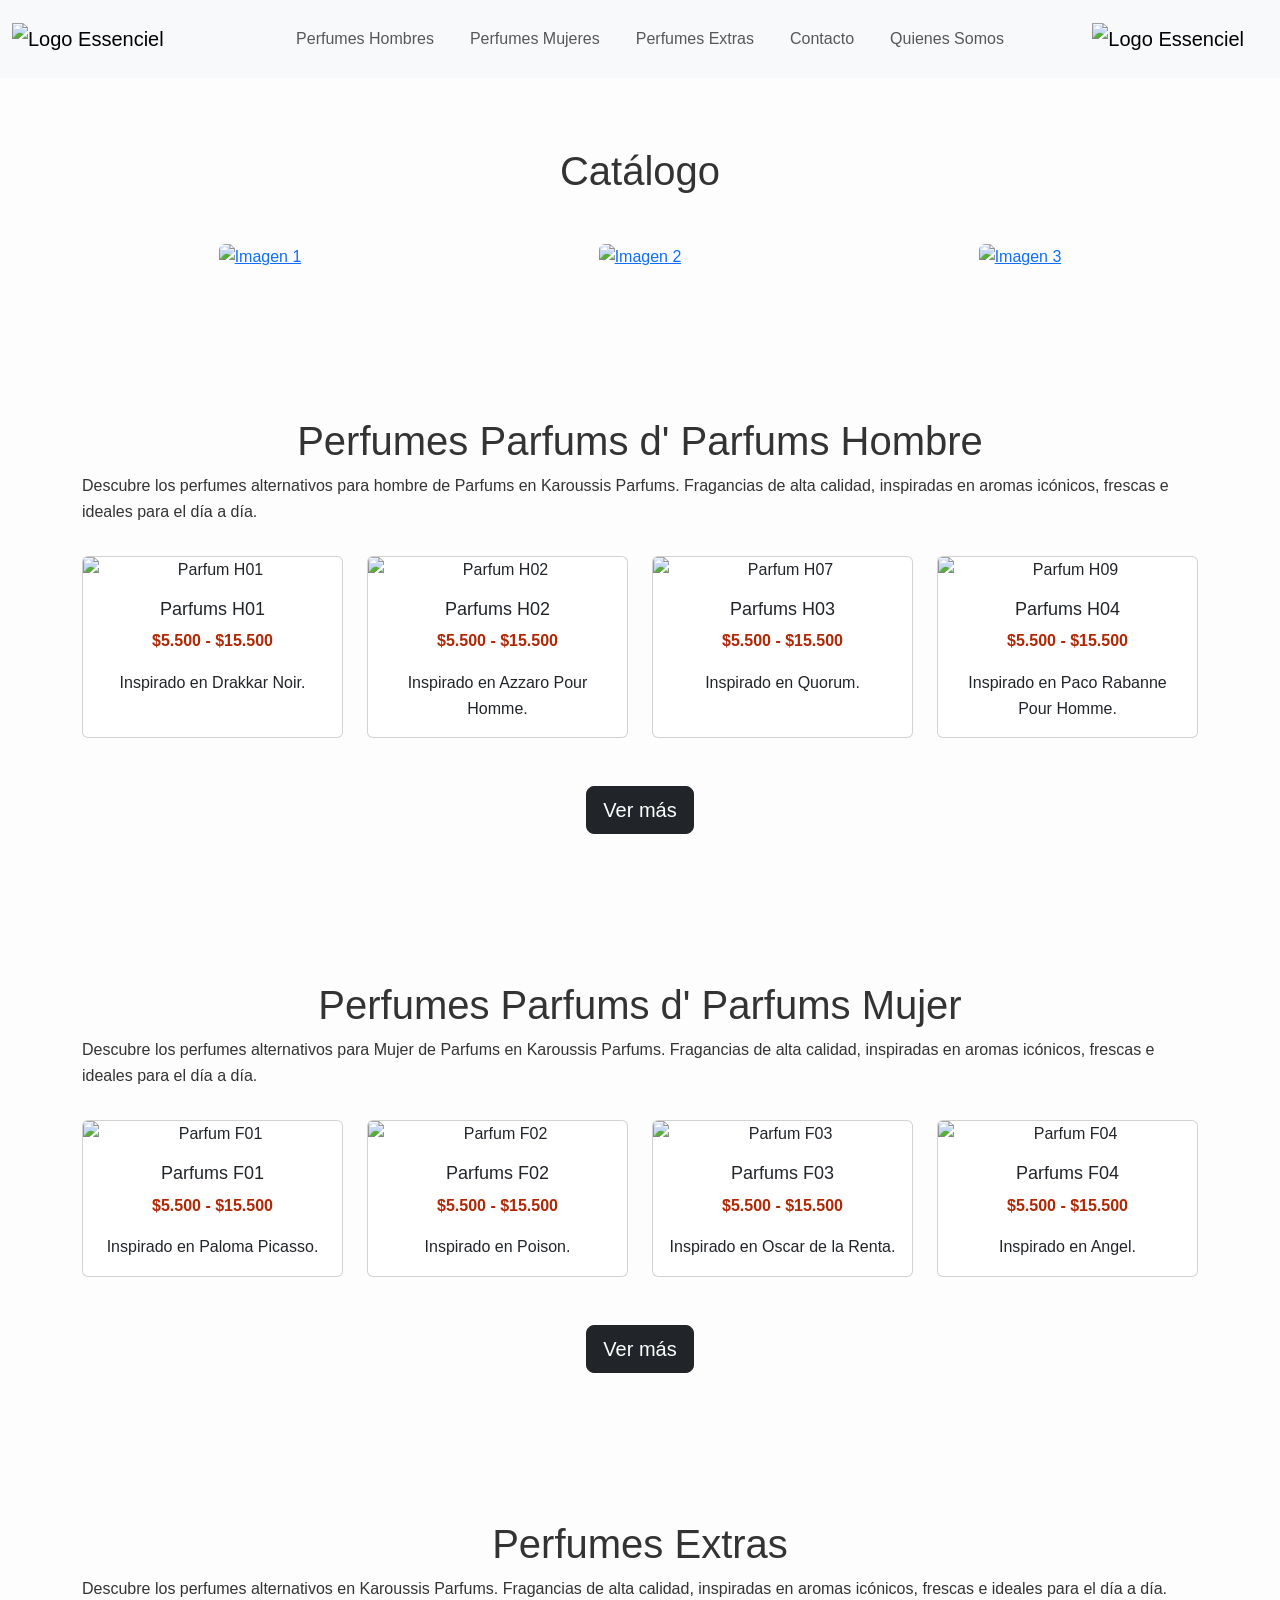
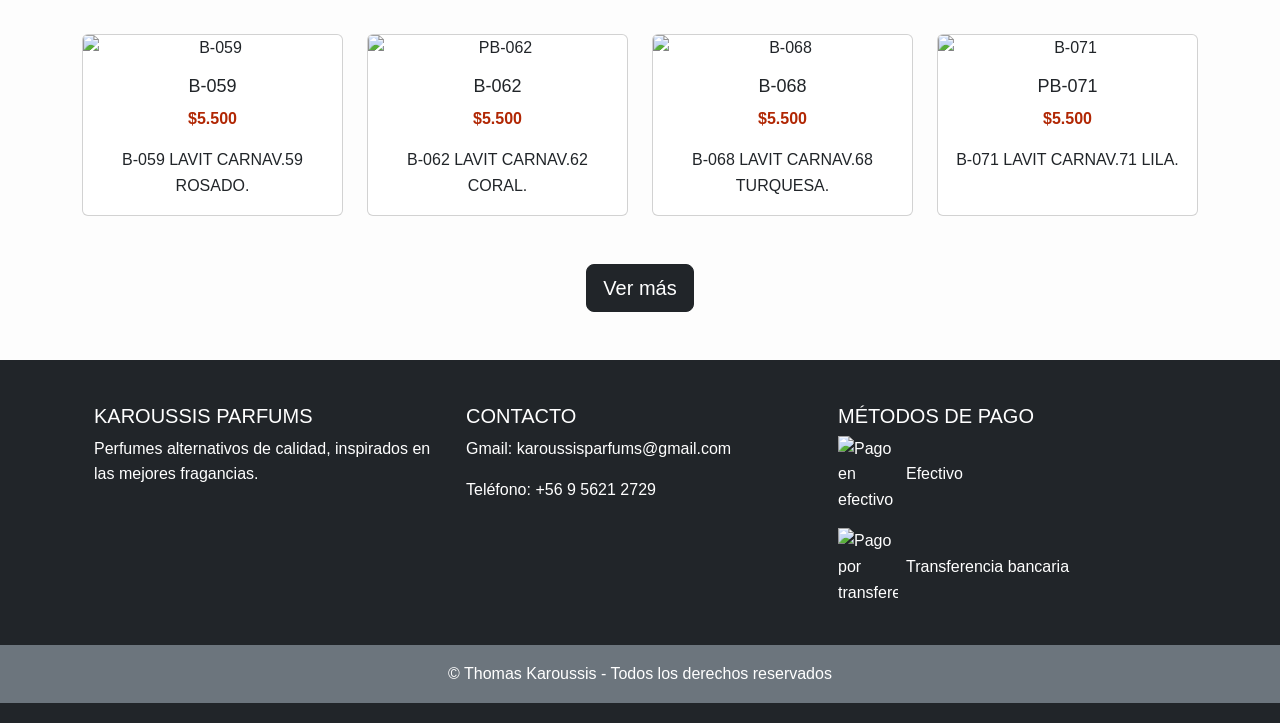
==== index.html @ a742c935 "Add files via upload" ====
<!DOCTYPE html>
<html lang="es">
<head>
  <meta charset="UTF-8">
  <meta name="viewport" content="width=device-width, initial-scale=1.0">
  <title>Karoussis Parfums</title>
  <!-- Bootstrap CSS -->
  <link href="https://cdn.jsdelivr.net/npm/bootstrap@5.3.3/dist/css/bootstrap.min.css" rel="stylesheet">
  <!-- Tu CSS personalizado -->
  <link rel="stylesheet" href="style.css">
</head>
<body>
  <!-- Header con Bootstrap -->
<nav class="navbar navbar-expand-lg navbar-light bg-light fixed-top">
  <div class="container-fluid">
    <!-- Logo -->
    <a class="navbar-brand d-flex align-items-center" href="index.html">
      <img src="img/Logo.png" alt="Logo Essenciel" class="img-fluid" style="max-height:100px;">
      <!-- Icono de la app -->
      <i class="bi bi-bag-fill ms-2" style="font-size: 1.5rem; color:#333;"></i>
    </a>

    <!-- Botón responsive -->
    <button class="navbar-toggler" type="button" data-bs-toggle="collapse" data-bs-target="#navbarNav"
      aria-controls="navbarNav" aria-expanded="false" aria-label="Toggle navigation">
      <span class="navbar-toggler-icon"></span>
    </button>

    <!-- Menú centrado -->
    <div class="collapse navbar-collapse justify-content-center" id="navbarNav">
      <ul class="navbar-nav">
        <li class="nav-item"><a class="nav-link" href="phombre.html">Perfumes Hombres</a></li>
        <li class="nav-item"><a class="nav-link" href="pmujer.html">Perfumes Mujeres</a></li>
        <li class="nav-item"><a class="nav-link" href="extra.html">Perfumes Extras</a></li>
        <li class="nav-item"><a class="nav-link" href="contacto.html">Contacto</a></li>
        <li class="nav-item"><a class="nav-link" href="quienessomos.html">Quienes Somos</a></li>
      </ul>
    </div>

    <a class="navbar-brand d-flex align-items-center" href="index.html">
      <img src="img/Logo.png" alt="Logo Essenciel" class="img-fluid" style="max-height:100px;">
      <!-- Icono de la app -->
      <i class="bi bi-bag-fill ms-2" style="font-size: 1.5rem; color:#333;"></i>
    </a>
  </div>
</nav>

<style>

    body {
      font-family: Arial, sans-serif;
      margin: 0;
      padding: 0;
      line-height: 1.6;
      background-color: #fdfdfd;
      color: #333;
    }
    section {
      padding: 40px;
      max-width: 900px;
      margin: auto;
    }
    ul {
      list-style: none;
      padding: 0;
    }
    ul li {
      margin: 10px 0;
      padding-left: 20px;
      position: relative;
    }
  </style>

<div class="container mt-5 pt-5">
  <br>
  <br>
  <h1 class="text-center">Catálogo</h1>
</div>

<div class="container mt-5">
  <div class="row justify-content-center">
    <!-- Imagen 1 -->
    <div class="col-md-4 text-center">
      <a href="pmujer.html">
        <img src="img/girl.jpg" class="img-fluid rounded zoom-img" alt="Imagen 1">
      </a>
    </div>

    <!-- Imagen 2 -->
    <div class="col-md-4 text-center">
      <a href="extra.html">
        <img src="img/extras.png" class="img-fluid rounded zoom-img" alt="Imagen 2">
      </a>
    </div>

    <!-- Imagen 3 -->
    <div class="col-md-4 text-center">
      <a href="phombre.html">
        <img src="img/man.jpg" class="img-fluid rounded zoom-img" alt="Imagen 3">
      </a>
    </div>
  </div>
</div>


<div class="container mt-5 pt-5">
  <br>
  <br>
  <h1 class="text-center">Perfumes Parfums d' Parfums Hombre</h1>
  <p class="card-text">Descubre los perfumes alternativos para hombre de Parfums en Karoussis Parfums. Fragancias de alta calidad, inspiradas en aromas icónicos, frescas e ideales para el día a día.</p>
</div>

<!--COLUMNA 1 -->

<div class="container mt-3 pt-3">
  <div class="row">

    <!-- Producto 1 -->
    <div class="col-md-3 mb-4">
      <div class="card text-center h-100 zoom-card" data-bs-toggle="modal" data-bs-target="#perfume1Modal">
        <img src="img/phombre/h1/h1100ml.webp" class="card-img-top" alt="Parfum H01">
        <div class="card-body">
          <h5 class="card-title">Parfums H01</h5>
          <p class="text-danger fw-bold">$5.500 - $15.500</p>
          <p class="card-text">Inspirado en Drakkar Noir.</p>
        </div>
      </div>
    </div>

    <!-- Producto 2 -->
    <div class="col-md-3 mb-4">
      <div class="card text-center h-100 zoom-card" data-bs-toggle="modal" data-bs-target="#perfume2Modal">
        <img src="img/phombre/h2/h2100ml.webp" class="card-img-top" alt="Parfum H02">
        <div class="card-body">
          <h5 class="card-title">Parfums H02</h5>
          <p class="text-danger fw-bold">$5.500 - $15.500</p>
          <p class="card-text">Inspirado en Azzaro Pour Homme.</p>
        </div>
      </div>
    </div>

    <!-- Producto 3 -->
    <div class="col-md-3 mb-4">
      <div class="card text-center h-100 zoom-card" data-bs-toggle="modal" data-bs-target="#perfume3Modal">
        <img src="img/phombre/h3/h3100ml.webp" class="card-img-top" alt="Parfum H07">
        <div class="card-body">
          <h5 class="card-title">Parfums H03</h5>
          <p class="text-danger fw-bold">$5.500 - $15.500</p>
          <p class="card-text">Inspirado en Quorum.</p>
        </div>
      </div>
    </div>

    <!-- Producto 4 -->
    <div class="col-md-3 mb-4">
      <div class="card text-center h-100 zoom-card" data-bs-toggle="modal" data-bs-target="#perfume4Modal">
        <img src="img/phombre/h4/h4100ml.webp" class="card-img-top" alt="Parfum H09">
        <div class="card-body">
          <h5 class="card-title">Parfums H04</h5>
          <p class="text-danger fw-bold">$5.500 - $15.500</p>
          <p class="card-text">Inspirado en Paco Rabanne Pour Homme.</p>
        </div>
      </div>
    </div>
  </div>
</div>

<!-- Modal Producto 1 -->
<div class="modal fade" id="perfume1Modal" tabindex="-1" aria-labelledby="perfume1Label" aria-hidden="true">
  <div class="modal-dialog modal-lg">
    <div class="modal-content">
      <!-- Título -->
      <div class="modal-header">
        <h5 class="modal-title" id="perfume1Label">Parfums H01</h5>
        <button type="button" class="btn-close" data-bs-dismiss="modal" aria-label="Cerrar"></button>
      </div>

      <!-- Cuerpo -->
      <div class="modal-body">
        <div class="row">
          <!-- Carrusel a la izquierda -->
          <div class="col-md-6">
            <div id="carouselPerfume1" class="carousel slide" data-bs-ride="carousel">
              <div class="carousel-inner">
                <div class="carousel-item active">
                  <img src="img/phombre/h1/h1100ml.webp" class="d-block w-100" alt="Imagen 1">
                </div>
                <div class="carousel-item">
                  <img src="img/phombre/h1/h150ml.webp" class="d-block w-100" alt="Imagen 2">
                </div>
                <div class="carousel-item">
                  <img src="img/phombre/h1/h120ml.webp" class="d-block w-100" alt="Imagen 3">
                </div>
              </div>
              <!-- Controles -->
              <button class="carousel-control-prev" type="button" data-bs-target="#carouselPerfume1" data-bs-slide="prev">
                <span class="carousel-control-prev-icon"></span>
              </button>
              <button class="carousel-control-next" type="button" data-bs-target="#carouselPerfume1" data-bs-slide="next">
                <span class="carousel-control-next-icon"></span>
              </button>
            </div>

            <!-- Miniaturas debajo -->
            <div class="d-flex justify-content-center mt-3">
              <img src="img/phombre/h1/h1100ml.webp" class="img-thumbnail mx-1" style="width:60px; cursor:pointer;" data-bs-target="#carouselPerfume1" data-bs-slide-to="0">
              <img src="img/phombre/h1/h150ml.webp" class="img-thumbnail mx-1" style="width:60px; cursor:pointer;" data-bs-target="#carouselPerfume1" data-bs-slide-to="1">
              <img src="img/phombre/h1/h120ml.webp" class="img-thumbnail mx-1" style="width:60px; cursor:pointer;" data-bs-target="#carouselPerfume1" data-bs-slide-to="2">
            </div>
          </div>

          <!-- Texto a la derecha -->
          <div class="col-md-6">
            <p><strong>Precios:</strong> $5.500 - $15.500</p>
            <p>100 ml - <strong>$15.500 - </strong><strong> 2x$26.000</strong></p>
            <p>50 ml - <strong>$10.000 - </strong><strong>2x$18.000</strong></p>
            <p>20 ml - <strong>$5.500- </strong><strong>2x$10.000</strong></p>
            <p><strong>Inspiración:</strong> Drakkar Noir</p>
            <p>Si te gusta Drakkar Noir de Guy Laroche, Parfums H01 será tu nuevo favorito. Este perfume se caracteriza por su familia olfativa Aromática Fougère, ideal para hombres que buscan una fragancia clásica y seductora. Perfecto para uso diario y climas fríos.</p>
          </div>
        </div>
      </div>
    </div>
  </div>
</div>

<!-- Modal Producto 2 -->
<div class="modal fade" id="perfume2Modal" tabindex="-1" aria-labelledby="perfume1Label" aria-hidden="true">
  <div class="modal-dialog modal-lg">
    <div class="modal-content">
      <!-- Título -->
      <div class="modal-header">
        <h5 class="modal-title" id="perfume2Modal">Parfums H02</h5>
        <button type="button" class="btn-close" data-bs-dismiss="modal" aria-label="Cerrar"></button>
      </div>

      <!-- Cuerpo -->
      <div class="modal-body">
        <div class="row">
          <!-- Carrusel a la izquierda -->
          <div class="col-md-6">
            <div id="carouselPerfume2" class="carousel slide" data-bs-ride="carousel">
              <div class="carousel-inner">
                <div class="carousel-item active">
                  <img src="img/phombre/h2/h2100ml.webp" class="d-block w-100" alt="Imagen 1">
                </div>
                <div class="carousel-item">
                  <img src="img/phombre/h2/h250ml.webp" class="d-block w-100" alt="Imagen 2">
                </div>
                <div class="carousel-item">
                  <img src="img/phombre/h2/h220ml.webp" class="d-block w-100" alt="Imagen 3">
                </div>
              </div>
              <!-- Controles -->
              <button class="carousel-control-prev" type="button" data-bs-target="#carouselPerfume2" data-bs-slide="prev">
                <span class="carousel-control-prev-icon"></span>
              </button>
              <button class="carousel-control-next" type="button" data-bs-target="#carouselPerfume2" data-bs-slide="next">
                <span class="carousel-control-next-icon"></span>
              </button>
            </div>

            <!-- Miniaturas debajo -->
            <div class="d-flex justify-content-center mt-3">
              <img src="img/phombre/h2/h2100ml.webp" class="img-thumbnail mx-1" style="width:60px; cursor:pointer;" data-bs-target="#carouselPerfume2" data-bs-slide-to="0">
              <img src="img/phombre/h2/h250ml.webp" class="img-thumbnail mx-1" style="width:60px; cursor:pointer;" data-bs-target="#carouselPerfume2" data-bs-slide-to="1">
              <img src="img/phombre/h2/h220ml.webp" class="img-thumbnail mx-1" style="width:60px; cursor:pointer;" data-bs-target="#carouselPerfume2" data-bs-slide-to="2">
            </div>
          </div>

          <!-- Texto a la derecha -->
          <div class="col-md-6">
            <p><strong>Precios:</strong> $5.500 - $15.500</p>
            <p>100 ml - <strong>$15.500 - </strong><strong> 2x$26.000</strong></p>
            <p>50 ml - <strong>$10.000 - </strong><strong>2x$18.000</strong></p>
            <p>20 ml - <strong>$5.500- </strong><strong>2x$10.000</strong></p>
            <p><strong>Inspiración:</strong> Azzaro Pour Homme</p>
            <p>Si te gusta Azzaro Pour Homme de Azzaro, Parfums H02 será tu nuevo favorito. Este perfume se caracteriza por su familia olfativa Aromática Fougère, ideal para hombres que buscan una fragancia elegante y atemporal. Perfecto para uso diario y climas cálidos.</p>
          </div>
        </div>
      </div>
    </div>
  </div>
</div>

<!-- Modal Producto 3 -->
<div class="modal fade" id="perfume3Modal" tabindex="-1" aria-labelledby="perfume3Modal" aria-hidden="true">
  <div class="modal-dialog modal-lg">
    <div class="modal-content">
      <!-- Título -->
      <div class="modal-header">
        <h5 class="modal-title" id="perfume3Modal">Parfums H03</h5>
        <button type="button" class="btn-close" data-bs-dismiss="modal" aria-label="Cerrar"></button>
      </div>

      <!-- Cuerpo -->
      <div class="modal-body">
        <div class="row">
          <!-- Carrusel a la izquierda -->
          <div class="col-md-6">
            <div id="carouselPerfume3" class="carousel slide" data-bs-ride="carousel">
              <div class="carousel-inner">
                <div class="carousel-item active">
                  <img src="img/phombre/h3/h3100ml.webp" class="d-block w-100" alt="Imagen 1">
                </div>
                <div class="carousel-item">
                  <img src="img/phombre/h3/h350ml.webp" class="d-block w-100" alt="Imagen 2">
                </div>
                <div class="carousel-item">
                  <img src="img/phombre/h3/h320ml.webp" class="d-block w-100" alt="Imagen 3">
                </div>
              </div>
              <!-- Controles -->
              <button class="carousel-control-prev" type="button" data-bs-target="#carouselPerfume3" data-bs-slide="prev">
                <span class="carousel-control-prev-icon"></span>
              </button>
              <button class="carousel-control-next" type="button" data-bs-target="#carouselPerfume3" data-bs-slide="next">
                <span class="carousel-control-next-icon"></span>
              </button>
            </div>

            <!-- Miniaturas debajo -->
            <div class="d-flex justify-content-center mt-3">
              <img src="img/phombre/h3/h3100ml.webp" class="img-thumbnail mx-1" style="width:60px; cursor:pointer;" data-bs-target="#carouselPerfume3" data-bs-slide-to="0">
              <img src="img/phombre/h3/h350ml.webp" class="img-thumbnail mx-1" style="width:60px; cursor:pointer;" data-bs-target="#carouselPerfume3" data-bs-slide-to="1">
              <img src="img/phombre/h3/h320ml.webp" class="img-thumbnail mx-1" style="width:60px; cursor:pointer;" data-bs-target="#carouselPerfume3" data-bs-slide-to="2">
            </div>
          </div>

          <!-- Texto a la derecha -->
          <div class="col-md-6">
            <p><strong>Precios:</strong> $5.500 - $15.500</p>
            <p>100 ml - <strong>$15.500 - </strong><strong> 2x$26.000</strong></p>
            <p>50 ml - <strong>$10.000 - </strong><strong>2x$18.000</strong></p>
            <p>20 ml - <strong>$5.500- </strong><strong>2x$10.000</strong></p>
            <p><strong>Inspiración:</strong> Quorum</p>
            <p>Si te gusta Quorum de Antonio Puig, Parfums H03 será tu nuevo favorito. Este perfume se caracteriza por su familia olfativa Amaderada Aromática, ideal para hombres que buscan una fragancia intensa y clásica. Perfecto para uso diario y climas frescos.</p>
          </div>
        </div>
      </div>
    </div>
  </div>
</div>

<!-- Modal Producto 4 -->
<div class="modal fade" id="perfume4Modal" tabindex="-1" aria-labelledby="perfume4Modal" aria-hidden="true">
  <div class="modal-dialog modal-lg">
    <div class="modal-content">
      <!-- Título -->
      <div class="modal-header">
        <h5 class="modal-title" id="perfume4Modal">Parfums H04</h5>
        <button type="button" class="btn-close" data-bs-dismiss="modal" aria-label="Cerrar"></button>
      </div>

      <!-- Cuerpo -->
      <div class="modal-body">
        <div class="row">
          <!-- Carrusel a la izquierda -->
          <div class="col-md-6">
            <div id="carouselPerfume4" class="carousel slide" data-bs-ride="carousel">
              <div class="carousel-inner">
                <div class="carousel-item active">
                  <img src="img/phombre/h4/h4100ml.webp" class="d-block w-100" alt="Imagen 1">
                </div>
                <div class="carousel-item">
                  <img src="img/phombre/h4/h450ml.webp" class="d-block w-100" alt="Imagen 2">
                </div>
                <div class="carousel-item">
                  <img src="img/phombre/h4/h420ml.webp" class="d-block w-100" alt="Imagen 3">
                </div>
              </div>
              <!-- Controles -->
              <button class="carousel-control-prev" type="button" data-bs-target="#carouselPerfume4" data-bs-slide="prev">
                <span class="carousel-control-prev-icon"></span>
              </button>
              <button class="carousel-control-next" type="button" data-bs-target="#carouselPerfume4" data-bs-slide="next">
                <span class="carousel-control-next-icon"></span>
              </button>
            </div>

            <!-- Miniaturas debajo -->
            <div class="d-flex justify-content-center mt-3">
              <img src="img/phombre/h4/h4100ml.webp" class="img-thumbnail mx-1" style="width:60px; cursor:pointer;" data-bs-target="#carouselPerfume4" data-bs-slide-to="0">
              <img src="img/phombre/h4/h450ml.webp" class="img-thumbnail mx-1" style="width:60px; cursor:pointer;" data-bs-target="#carouselPerfume4" data-bs-slide-to="1">
              <img src="img/phombre/h4/h420ml.webp" class="img-thumbnail mx-1" style="width:60px; cursor:pointer;" data-bs-target="#carouselPerfume4" data-bs-slide-to="2">
            </div>
          </div>

          <!-- Texto a la derecha -->
          <div class="col-md-6">
            <p><strong>Precios:</strong> $5.500 - $15.500</p>
            <p>100 ml - <strong>$15.500 - </strong><strong> 2x$26.000</strong></p>
            <p>50 ml - <strong>$10.000 - </strong><strong>2x$18.000</strong></p>
            <p>20 ml - <strong>$5.500- </strong><strong>2x$10.000</strong></p>
            <p><strong>Inspiración:</strong> Paco Rabanne Pour Homme</p>
            <p>Si te gusta Paco Rabanne Pour Homme de Paco Rabanne, Parfums H04 será tu nuevo favorito. Este perfume se caracteriza por su familia olfativa Aromática Fougère, ideal para hombres que buscan una fragancia refinada y clásica. Perfecto para uso diario y climas cálidos.</p>
          </div>
        </div>
      </div>
    </div>
  </div>
</div>

<div class="text-center my-4">
  <a href="phombre.html" class="btn btn-dark btn-lg">Ver más</a>
</div>

<div class="container mt-5 pt-5">
  <br>
  <br>
  <h1 class="text-center">Perfumes Parfums d' Parfums Mujer</h1>
  <p class="card-text">Descubre los perfumes alternativos para Mujer de Parfums en Karoussis Parfums. Fragancias de alta calidad, inspiradas en aromas icónicos, frescas e ideales para el día a día.</p>
</div>

<div class="container mt-3 pt-3">
  <div class="row">

    <!-- Producto 1 -->
    <div class="col-md-3 mb-4">
      <div class="card text-center h-100 zoom-card" data-bs-toggle="modal" data-bs-target="#perfume1Modal">
        <img src="img/pmujer/f1/f1100ml.webp" class="card-img-top" alt="Parfum F01">
        <div class="card-body">
          <h5 class="card-title">Parfums F01</h5>
          <p class="text-danger fw-bold">$5.500 - $15.500</p>
          <p class="card-text">Inspirado en Paloma Picasso.</p>
        </div>
      </div>
    </div>

    <!-- Producto 2 -->
    <div class="col-md-3 mb-4">
      <div class="card text-center h-100 zoom-card" data-bs-toggle="modal" data-bs-target="#perfume2Modal">
        <img src="img/pmujer/f2/f2100ml.webp" class="card-img-top" alt="Parfum F02">
        <div class="card-body">
          <h5 class="card-title">Parfums F02</h5>
          <p class="text-danger fw-bold">$5.500 - $15.500</p>
          <p class="card-text">Inspirado en Poison.</p>
        </div>
      </div>
    </div>

    <!-- Producto 3 -->
    <div class="col-md-3 mb-4">
      <div class="card text-center h-100 zoom-card" data-bs-toggle="modal" data-bs-target="#perfume3Modal">
        <img src="img/pmujer/f3/f3100ml.webp" class="card-img-top" alt="Parfum F03">
        <div class="card-body">
          <h5 class="card-title">Parfums F03</h5>
          <p class="text-danger fw-bold">$5.500 - $15.500</p>
          <p class="card-text">Inspirado en Oscar de la Renta.</p>
        </div>
      </div>
    </div>

    <!-- Producto 4 -->
    <div class="col-md-3 mb-4">
      <div class="card text-center h-100 zoom-card" data-bs-toggle="modal" data-bs-target="#perfume4Modal">
        <img src="img/pmujer/f4/f4100ml.webp" class="card-img-top" alt="Parfum F04">
        <div class="card-body">
          <h5 class="card-title">Parfums F04</h5>
          <p class="text-danger fw-bold">$5.500 - $15.500</p>
          <p class="card-text">Inspirado en Angel.</p>
        </div>
      </div>
    </div>
  </div>
</div>

<!-- Modal Producto 1 -->
<div class="modal fade" id="perfume1Modal" tabindex="-1" aria-labelledby="perfume1Label" aria-hidden="true">
  <div class="modal-dialog modal-lg">
    <div class="modal-content">
      <!-- Título -->
      <div class="modal-header">
        <h5 class="modal-title" id="perfume1Label">Parfums F01</h5>
        <button type="button" class="btn-close" data-bs-dismiss="modal" aria-label="Cerrar"></button>
      </div>

      <!-- Cuerpo -->
      <div class="modal-body">
        <div class="row">
          <!-- Carrusel a la izquierda -->
          <div class="col-md-6">
            <div id="carouselPerfume1" class="carousel slide" data-bs-ride="carousel">
              <div class="carousel-inner">
                <div class="carousel-item active">
                  <img src="img/pmujer/f1/f1100ml.webp" class="d-block w-100" alt="Imagen 1">
                </div>
                <div class="carousel-item">
                  <img src="img/pmujer/f1/f150ml.webp" class="d-block w-100" alt="Imagen 2">
                </div>
                <div class="carousel-item">
                  <img src="img/pmujer/f1/f120ml.webp" class="d-block w-100" alt="Imagen 3">
                </div>
              </div>
              <!-- Controles -->
              <button class="carousel-control-prev" type="button" data-bs-target="#carouselPerfume1" data-bs-slide="prev">
                <span class="carousel-control-prev-icon"></span>
              </button>
              <button class="carousel-control-next" type="button" data-bs-target="#carouselPerfume1" data-bs-slide="next">
                <span class="carousel-control-next-icon"></span>
              </button>
            </div>

            <!-- Miniaturas debajo -->
            <div class="d-flex justify-content-center mt-3">
              <img src="img/pmujer/f1/f1100ml.webp" class="img-thumbnail mx-1" style="width:60px; cursor:pointer;" data-bs-target="#carouselPerfume1" data-bs-slide-to="0">
              <img src="img/pmujer/f1/f150ml.webp" class="img-thumbnail mx-1" style="width:60px; cursor:pointer;" data-bs-target="#carouselPerfume1" data-bs-slide-to="1">
              <img src="img/pmujer/f1/f120ml.webp" class="img-thumbnail mx-1" style="width:60px; cursor:pointer;" data-bs-target="#carouselPerfume1" data-bs-slide-to="2">
            </div>
          </div>

          <!-- Texto a la derecha -->
          <div class="col-md-6">
            <p><strong>Precios:</strong> $5.500 - $15.500</p>
            <p>100 ml - <strong>$15.500 - </strong><strong> 2x$26.000</strong></p>
            <p>50 ml - <strong>$10.000 - </strong><strong>2x$18.000</strong></p>
            <p>20 ml - <strong>$5.500- </strong><strong>2x$10.000</strong></p>
            <p><strong>Inspiración:</strong> Paloma Picasso</p>
            <p>Si te gusta Paloma Picasso de Paloma Picasso, Parfums F01 será tu nuevo favorito. Este perfume se caracteriza por su familia olfativa Chipre Floral, diseñado para mujeres que buscan una fragancia clásica y elegante. Ideal para uso diario y climas cálidos.</p>
          </div>
        </div>
      </div>
    </div>
  </div>
</div>

<!-- Modal Producto 2 -->
<div class="modal fade" id="perfume2Modal" tabindex="-1" aria-labelledby="perfume2Label" aria-hidden="true">
  <div class="modal-dialog modal-lg">
    <div class="modal-content">
      <!-- Título -->
      <div class="modal-header">
        <h5 class="modal-title" id="perfume2Modal">Parfums F02</h5>
        <button type="button" class="btn-close" data-bs-dismiss="modal" aria-label="Cerrar"></button>
      </div>

      <!-- Cuerpo -->
      <div class="modal-body">
        <div class="row">
          <!-- Carrusel a la izquierda -->
          <div class="col-md-6">
            <div id="carouselPerfume2" class="carousel slide" data-bs-ride="carousel">
              <div class="carousel-inner">
                <div class="carousel-item active">
                  <img src="img/pmujer/f2/f2100ml.webp" class="d-block w-100" alt="Imagen 1">
                </div>
                <div class="carousel-item">
                  <img src="img/pmujer/f2/f250ml.webp" class="d-block w-100" alt="Imagen 2">
                </div>
                <div class="carousel-item">
                  <img src="img/pmujer/f2/f220ml.webp" class="d-block w-100" alt="Imagen 3">
                </div>
              </div>
              <!-- Controles -->
              <button class="carousel-control-prev" type="button" data-bs-target="#carouselPerfume2" data-bs-slide="prev">
                <span class="carousel-control-prev-icon"></span>
              </button>
              <button class="carousel-control-next" type="button" data-bs-target="#carouselPerfume2" data-bs-slide="next">
                <span class="carousel-control-next-icon"></span>
              </button>
            </div>

            <!-- Miniaturas debajo -->
            <div class="d-flex justify-content-center mt-3">
              <img src="img/pmujer/f2/f2100ml.webp" class="img-thumbnail mx-1" style="width:60px; cursor:pointer;" data-bs-target="#carouselPerfume2" data-bs-slide-to="0">
              <img src="img/pmujer/f2/f250ml.webp" class="img-thumbnail mx-1" style="width:60px; cursor:pointer;" data-bs-target="#carouselPerfume2" data-bs-slide-to="1">
              <img src="img/pmujer/f2/f220ml.webp" class="img-thumbnail mx-1" style="width:60px; cursor:pointer;" data-bs-target="#carouselPerfume2" data-bs-slide-to="2">
            </div>
          </div>

          <!-- Texto a la derecha -->
          <div class="col-md-6">
            <p><strong>Precios:</strong> $5.500 - $15.500</p>
            <p>100 ml - <strong>$15.500 - </strong><strong> 2x$26.000</strong></p>
            <p>50 ml - <strong>$10.000 - </strong><strong>2x$18.000</strong></p>
            <p>20 ml - <strong>$5.500- </strong><strong>2x$10.000</strong></p>
            <p><strong>Inspiración:</strong> Poison</p>
            <p>Si te gusta Poison de Dior, Parfums F02 será tu nuevo favorito. Este perfume se caracteriza por su familia olfativa Oriental Floral, ideal para mujeres que buscan una fragancia misteriosa y seductora. Perfecto para uso nocturno y climas fríos.</p>
          </div>
        </div>
      </div>
    </div>
  </div>
</div>

<!-- Modal Producto 3 -->
<div class="modal fade" id="perfume3Modal" tabindex="-1" aria-labelledby="perfume3Modal" aria-hidden="true">
  <div class="modal-dialog modal-lg">
    <div class="modal-content">
      <!-- Título -->
      <div class="modal-header">
        <h5 class="modal-title" id="perfume3Modal">Parfums F03</h5>
        <button type="button" class="btn-close" data-bs-dismiss="modal" aria-label="Cerrar"></button>
      </div>

      <!-- Cuerpo -->
      <div class="modal-body">
        <div class="row">
          <!-- Carrusel a la izquierda -->
          <div class="col-md-6">
            <div id="carouselPerfume3" class="carousel slide" data-bs-ride="carousel">
              <div class="carousel-inner">
                <div class="carousel-item active">
                  <img src="img/pmujer/f3/f3100ml.webp" class="d-block w-100" alt="Imagen 1">
                </div>
                <div class="carousel-item">
                  <img src="img/pmujer/f3/f350ml.webp" class="d-block w-100" alt="Imagen 2">
                </div>
                <div class="carousel-item">
                  <img src="img/pmujer/f3/f320ml.webp" class="d-block w-100" alt="Imagen 3">
                </div>
              </div>
              <!-- Controles -->
              <button class="carousel-control-prev" type="button" data-bs-target="#carouselPerfume3" data-bs-slide="prev">
                <span class="carousel-control-prev-icon"></span>
              </button>
              <button class="carousel-control-next" type="button" data-bs-target="#carouselPerfume3" data-bs-slide="next">
                <span class="carousel-control-next-icon"></span>
              </button>
            </div>

            <!-- Miniaturas debajo -->
            <div class="d-flex justify-content-center mt-3">
              <img src="img/pmujer/f3/f3100ml.webp" class="img-thumbnail mx-1" style="width:60px; cursor:pointer;" data-bs-target="#carouselPerfume3" data-bs-slide-to="0">
              <img src="img/pmujer/f3/f350ml.webp" class="img-thumbnail mx-1" style="width:60px; cursor:pointer;" data-bs-target="#carouselPerfume3" data-bs-slide-to="1">
              <img src="img/pmujer/f3/f320ml.webp" class="img-thumbnail mx-1" style="width:60px; cursor:pointer;" data-bs-target="#carouselPerfume3" data-bs-slide-to="2">
            </div>
          </div>

          <!-- Texto a la derecha -->
          <div class="col-md-6">
            <p><strong>Precios:</strong> $5.500 - $15.500</p>
            <p>100 ml - <strong>$15.500 - </strong><strong> 2x$26.000</strong></p>
            <p>50 ml - <strong>$10.000 - </strong><strong>2x$18.000</strong></p>
            <p>20 ml - <strong>$5.500- </strong><strong>2x$10.000</strong></p>
            <p><strong>Inspiración:</strong> Oscar de la Renta</p>
            <p>Si te gusta Oscar de Oscar de la Renta, Parfums F03 será tu nuevo favorito. Este perfume se caracteriza por su familia olfativa Oriental Floral, ideal para mujeres que buscan una fragancia clásica y elegante. Perfecto para uso diario y climas cálidos.</p>
          </div>
        </div>
      </div>
    </div>
  </div>
</div>

<!-- Modal Producto 4 -->
<div class="modal fade" id="perfume4Modal" tabindex="-1" aria-labelledby="perfume4Modal" aria-hidden="true">
  <div class="modal-dialog modal-lg">
    <div class="modal-content">
      <!-- Título -->
      <div class="modal-header">
        <h5 class="modal-title" id="perfume4Modal">Parfums F04</h5>
        <button type="button" class="btn-close" data-bs-dismiss="modal" aria-label="Cerrar"></button>
      </div>

      <!-- Cuerpo -->
      <div class="modal-body">
        <div class="row">
          <!-- Carrusel a la izquierda -->
          <div class="col-md-6">
            <div id="carouselPerfume4" class="carousel slide" data-bs-ride="carousel">
              <div class="carousel-inner">
                <div class="carousel-item active">
                  <img src="img/pmujer/f4/f4100ml.webp" class="d-block w-100" alt="Imagen 1">
                </div>
                <div class="carousel-item">
                  <img src="img/pmujer/f4/f450ml.webp" class="d-block w-100" alt="Imagen 2">
                </div>
                <div class="carousel-item">
                  <img src="img/pmujer/f4/f420ml.webp" class="d-block w-100" alt="Imagen 3">
                </div>
              </div>
              <!-- Controles -->
              <button class="carousel-control-prev" type="button" data-bs-target="#carouselPerfume4" data-bs-slide="prev">
                <span class="carousel-control-prev-icon"></span>
              </button>
              <button class="carousel-control-next" type="button" data-bs-target="#carouselPerfume4" data-bs-slide="next">
                <span class="carousel-control-next-icon"></span>
              </button>
            </div>

            <!-- Miniaturas debajo -->
            <div class="d-flex justify-content-center mt-3">
              <img src="img/pmujer/f4/f4100ml.webp" class="img-thumbnail mx-1" style="width:60px; cursor:pointer;" data-bs-target="#carouselPerfume4" data-bs-slide-to="0">
              <img src="img/pmujer/f4/f450ml.webp" class="img-thumbnail mx-1" style="width:60px; cursor:pointer;" data-bs-target="#carouselPerfume4" data-bs-slide-to="1">
              <img src="img/pmujer/f4/f420ml.webp" class="img-thumbnail mx-1" style="width:60px; cursor:pointer;" data-bs-target="#carouselPerfume4" data-bs-slide-to="2">
            </div>
          </div>

          <!-- Texto a la derecha -->
          <div class="col-md-6">
            <p><strong>Precios:</strong> $5.500 - $15.500</p>
            <p>100 ml - <strong>$15.500 - </strong><strong> 2x$26.000</strong></p>
            <p>50 ml - <strong>$10.000 - </strong><strong>2x$18.000</strong></p>
            <p>20 ml - <strong>$5.500- </strong><strong>2x$10.000</strong></p>
            <p><strong>Inspiración:</strong> Angel</p>
            <p>Si te gusta Angel de Mugler, Parfums F04 será tu nuevo favorito. Este perfume se caracteriza por su familia olfativa Oriental Vainilla, ideal para mujeres que buscan una fragancia dulce y envolvente. Perfecto para uso nocturno y climas fríos.</p>
          </div>
        </div>
      </div>
    </div>
  </div>
</div>

<div class="text-center my-4">
  <a href="pmujer.html" class="btn btn-dark btn-lg">Ver más</a>
</div>

<div class="container mt-5 pt-5">
  <br>
  <br>
  <h1 class="text-center">Perfumes Extras</h1>
  <p class="card-text">Descubre los perfumes alternativos en Karoussis Parfums. Fragancias de alta calidad, inspiradas en aromas icónicos, frescas e ideales para el día a día.</p>
</div>

<!--COLUMNA 1 -->

<div class="container mt-3 pt-3">
  <div class="row">

    <!-- Producto 1 -->
    <div class="col-md-3 mb-4">
      <div class="card text-center h-100 zoom-card" data-bs-toggle="modal" data-bs-target="#perfume1Modal">
        <img src="img/extra/b59/b59100ml.webp" class="card-img-top" alt="B-059">
        <div class="card-body">
          <h5 class="card-title">B-059</h5>
          <p class="text-danger fw-bold">$5.500</p>
          <p class="card-text">B-059 LAVIT CARNAV.59 ROSADO.</p>
        </div>
      </div>
    </div>

    <!-- Producto 2 -->
    <div class="col-md-3 mb-4">
      <div class="card text-center h-100 zoom-card" data-bs-toggle="modal" data-bs-target="#perfume2Modal">
        <img src="img/extra/b62/b62100ml.webp" class="card-img-top" alt="PB-062">
        <div class="card-body">
          <h5 class="card-title">B-062</h5>
          <p class="text-danger fw-bold">$5.500</p>
          <p class="card-text">B-062 LAVIT CARNAV.62 CORAL.</p>
        </div>
      </div>
    </div>

    <!-- Producto 3 -->
    <div class="col-md-3 mb-4">
      <div class="card text-center h-100 zoom-card" data-bs-toggle="modal" data-bs-target="#perfume3Modal">
        <img src="img/extra/b68/b68100ml.webp" class="card-img-top" alt="B-068">
        <div class="card-body">
          <h5 class="card-title">B-068</h5>
          <p class="text-danger fw-bold">$5.500</p>
          <p class="card-text">B-068 LAVIT CARNAV.68 TURQUESA.</p>
        </div>
      </div>
    </div>

    <!-- Producto 4 -->
    <div class="col-md-3 mb-4">
      <div class="card text-center h-100 zoom-card" data-bs-toggle="modal" data-bs-target="#perfume4Modal">
        <img src="img/extra/b71/b71100ml.webp" class="card-img-top" alt="B-071">
        <div class="card-body">
          <h5 class="card-title">PB-071</h5>
          <p class="text-danger fw-bold">$5.500</p>
          <p class="card-text">B-071 LAVIT CARNAV.71 LILA.</p>
        </div>
      </div>
    </div>
  </div>
</div>

<!-- Modal Producto 1 -->
<div class="modal fade" id="perfume1Modal" tabindex="-1" aria-labelledby="perfume1Label" aria-hidden="true">
  <div class="modal-dialog modal-lg">
    <div class="modal-content">
      <!-- Título -->
      <div class="modal-header">
        <h5 class="modal-title" id="perfume1Label">B-059</h5>
        <button type="button" class="btn-close" data-bs-dismiss="modal" aria-label="Cerrar"></button>
      </div>

      <!-- Cuerpo -->
      <div class="modal-body">
        <div class="row">
          <!-- Carrusel a la izquierda -->
          <div class="col-md-6">
            <div id="carouselPerfume1" class="carousel slide" data-bs-ride="carousel">
              <div class="carousel-inner">
                <div class="carousel-item active">
                  <img src="img/extra/b59/b59100ml.webp" class="d-block w-100" alt="Imagen 1">
                </div>
              </div>
            </div>

            <!-- Miniaturas debajo -->
            <div class="d-flex justify-content-center mt-3">
              <img src="img/extra/b59/b59100ml.webp" class="img-thumbnail mx-1" style="width:60px; cursor:pointer;" data-bs-target="#carouselPerfume1" data-bs-slide-to="0">
            </div>
          </div>

          <!-- Texto a la derecha -->
          <div class="col-md-6">
            <p><strong>Precio:</strong> $5.500</p>
            <p>100 ml - <strong>$5.500 - </strong><strong> 2x$10.000</strong></p>
            <p>B-059 LAVIT CARNAV.59 ROSADO</p>
            <p>Inspirados en la energía del verano, estos splash corporales combinan aromas dulces, frescos y tropicales que aportan una sensación inmediata de frescura y bienestar.</p>
          </div>
        </div>
      </div>
    </div>
  </div>
</div>

<!-- Modal Producto 2 -->
<div class="modal fade" id="perfume2Modal" tabindex="-1" aria-labelledby="perfume2Label" aria-hidden="true">
  <div class="modal-dialog modal-lg">
    <div class="modal-content">
      <!-- Título -->
      <div class="modal-header">
        <h5 class="modal-title" id="perfume2Modal">B-062</h5>
        <button type="button" class="btn-close" data-bs-dismiss="modal" aria-label="Cerrar"></button>
      </div>

      <!-- Cuerpo -->
      <div class="modal-body">
        <div class="row">
          <!-- Carrusel a la izquierda -->
          <div class="col-md-6">
            <div id="carouselPerfume2" class="carousel slide" data-bs-ride="carousel">
              <div class="carousel-inner">
                <div class="carousel-item active">
                  <img src="img/extra/b62/b62100ml.webp" class="d-block w-100" alt="Imagen 1">
                </div>
              </div>
            </div>

            <!-- Miniaturas debajo -->
            <div class="d-flex justify-content-center mt-3">
              <img src="img/extra/b62/b62100ml.webp" class="img-thumbnail mx-1" style="width:60px; cursor:pointer;" data-bs-target="#carouselPerfume2" data-bs-slide-to="0">
            </div>
          </div>

          <!-- Texto a la derecha -->
          <div class="col-md-6">
            <p><strong>Precio:</strong> $5.500</p>
            <p>100 ml - <strong>$5.500 - </strong><strong> 2x$10.000</strong></p>
            <p>B-062 LAVIT CARNAV.62 CORAL</p>
            <p>Inspirados en la energía del verano, estos splash corporales combinan aromas dulces, frescos y tropicales que aportan una sensación inmediata de frescura y bienestar.</p>
          </div>
        </div>
      </div>
    </div>
  </div>
</div>

<!-- Modal Producto 3 -->
<div class="modal fade" id="perfume3Modal" tabindex="-1" aria-labelledby="perfume3Modal" aria-hidden="true">
  <div class="modal-dialog modal-lg">
    <div class="modal-content">
      <!-- Título -->
      <div class="modal-header">
        <h5 class="modal-title" id="perfume3Modal">B-068</h5>
        <button type="button" class="btn-close" data-bs-dismiss="modal" aria-label="Cerrar"></button>
      </div>

      <!-- Cuerpo -->
      <div class="modal-body">
        <div class="row">
          <!-- Carrusel a la izquierda -->
          <div class="col-md-6">
            <div id="carouselPerfume3" class="carousel slide" data-bs-ride="carousel">
              <div class="carousel-inner">
                <div class="carousel-item active">
                  <img src="img/extra/b68/b68100ml.webp" class="d-block w-100" alt="Imagen 1">
                </div>
              </div>
            </div>

            <!-- Miniaturas debajo -->
            <div class="d-flex justify-content-center mt-3">
              <img src="img/extra/b68/b68100ml.webp" class="img-thumbnail mx-1" style="width:60px; cursor:pointer;" data-bs-target="#carouselPerfume3" data-bs-slide-to="0">
            </div>
          </div>

          <!-- Texto a la derecha -->
          <div class="col-md-6">
            <p><strong>Precio:</strong> $5.500</p>
            <p>100 ml - <strong>$5.500 - </strong><strong> 2x$10.000</strong></p>
            <p>B-068 LAVIT CARNAV.68 TURQUESA</p>
            <p>Inspirados en la energía del verano, estos splash corporales combinan aromas dulces, frescos y tropicales que aportan una sensación inmediata de frescura y bienestar.</p>
          </div>
        </div>
      </div>
    </div>
  </div>
</div>

<!-- Modal Producto 4 -->
<div class="modal fade" id="perfume4Modal" tabindex="-1" aria-labelledby="perfume4Modal" aria-hidden="true">
  <div class="modal-dialog modal-lg">
    <div class="modal-content">
      <!-- Título -->
      <div class="modal-header">
        <h5 class="modal-title" id="perfume4Modal">B-071</h5>
        <button type="button" class="btn-close" data-bs-dismiss="modal" aria-label="Cerrar"></button>
      </div>

      <!-- Cuerpo -->
      <div class="modal-body">
        <div class="row">
          <!-- Carrusel a la izquierda -->
          <div class="col-md-6">
            <div id="carouselPerfume4" class="carousel slide" data-bs-ride="carousel">
              <div class="carousel-inner">
                <div class="carousel-item active">
                  <img src="img/extra/b71/b71100ml.webp" class="d-block w-100" alt="Imagen 1">
                </div>
              </div>
            </div>

            <!-- Miniaturas debajo -->
            <div class="d-flex justify-content-center mt-3">
              <img src="img/extra/b71/b71100ml.webp" class="img-thumbnail mx-1" style="width:60px; cursor:pointer;" data-bs-target="#carouselPerfume4" data-bs-slide-to="0">
            </div>
          </div>

          <!-- Texto a la derecha -->
          <div class="col-md-6">
            <p><strong>Precio:</strong> $5.500</p>
            <p>100 ml - <strong>$5.500 - </strong><strong> 2x$10.000</strong></p>
            <p>B-071 LAVIT CARNAV.71 LILA</p>
            <p>Inspirados en la energía del verano, estos splash corporales combinan aromas dulces, frescos y tropicales que aportan una sensación inmediata de frescura y bienestar.</p>
          </div>
        </div>
      </div>
    </div>
  </div>
</div>

<div class="text-center my-4">
  <a href="extra.html" class="btn btn-dark btn-lg">Ver más</a>
</div>

  <!-- Bootstrap JS -->
  <script src="https://cdn.jsdelivr.net/npm/bootstrap@5.3.3/dist/js/bootstrap.bundle.min.js"></script>
</body>

<!-- Footer -->
<footer class="bg-dark text-white text-center text-lg-start mt-5">
  <div class="container p-4">
    <div class="row">
      <!-- Sección 1: Logo / Marca -->
      <div class="col-lg-4 col-md-6 mb-4 mb-md-0">
        <h5 class="text-uppercase">Karoussis Parfums</h5>
        <p>Perfumes alternativos de calidad, inspirados en las mejores fragancias.</p>
      </div>

      <!-- Sección 2: Enlaces -->
      <div class="col-lg-4 col-md-6 mb-4 mb-md-0">
        <h5 class="text-uppercase">Contacto</h5>
        <p>Gmail: karoussisparfums@gmail.com</p>
        <p>Teléfono: +56 9 5621 2729</p>
      </div>

      <!-- Sección 3: Contacto -->
      <div class="col-lg-4 col-md-12 mb-4 mb-md-0">
        <h5 class="text-uppercase">Métodos de Pago</h5>
          <div class="d-flex flex-column align-items-start">
    <!-- Pago en efectivo -->
            <div class="mb-3 d-flex align-items-center">
              <img src="img/efectivo.jpg" alt="Pago en efectivo" style="max-width:60px; height:auto;">
              <span class="ms-2">Efectivo</span>
            </div>
    <!-- Pago por transferencia -->
            <div class="mb-3 d-flex align-items-center">
              <img src="img/visa.webp" alt="Pago por transferencia" style="max-width:60px; height:auto;">
              <span class="ms-2">Transferencia bancaria</span>
            </div>
          </div>
      </div>
    </div>
  </div>

  <!-- Derechos reservados -->
  <div class="text-center p-3 bg-secondary">
    © Thomas Karoussis - Todos los derechos reservados
  </div>
</footer>

</html>
---- style.css ----
/* Ajustes personalizados */
body {
  background-color: #f9f9f9;
}

.navbar-brand img {
  max-height: 100px; /* aumenta el tamaño máximo */
  width: auto;       /* mantiene proporción */
}

.card-title {
  font-size: 18px;
}

.text-danger {
  color: #b12704 !important; /* precio en rojo */
}

/* Espacio debajo del header */
body {
  padding-top: 100px; /* deja espacio para el header fijo */
}

/* Espacio antes del footer */
footer {
  margin-top: 50px;   /* separa el footer del contenido */
  padding-top: 20px;  /* espacio interno arriba */
  padding-bottom: 20px; /* espacio interno abajo */
}

.zoom-img {
  transition: transform 0.3s ease; /* animación suave */
}

.zoom-img:hover {
  transform: scale(1.1); /* agranda un 10% al pasar el mouse */
}

.zoom-card {
  transition: transform 0.3s ease;
  cursor: pointer; /* indica que es clickeable */
}

.zoom-card:hover {
  transform: scale(1.05); /* agranda la card al pasar el mouse */
}

.carousel-item img {
  max-height: 300px;   /* Ajusta la altura máxima */
  object-fit: cover;   /* Recorta la imagen para que no se deforme */
}
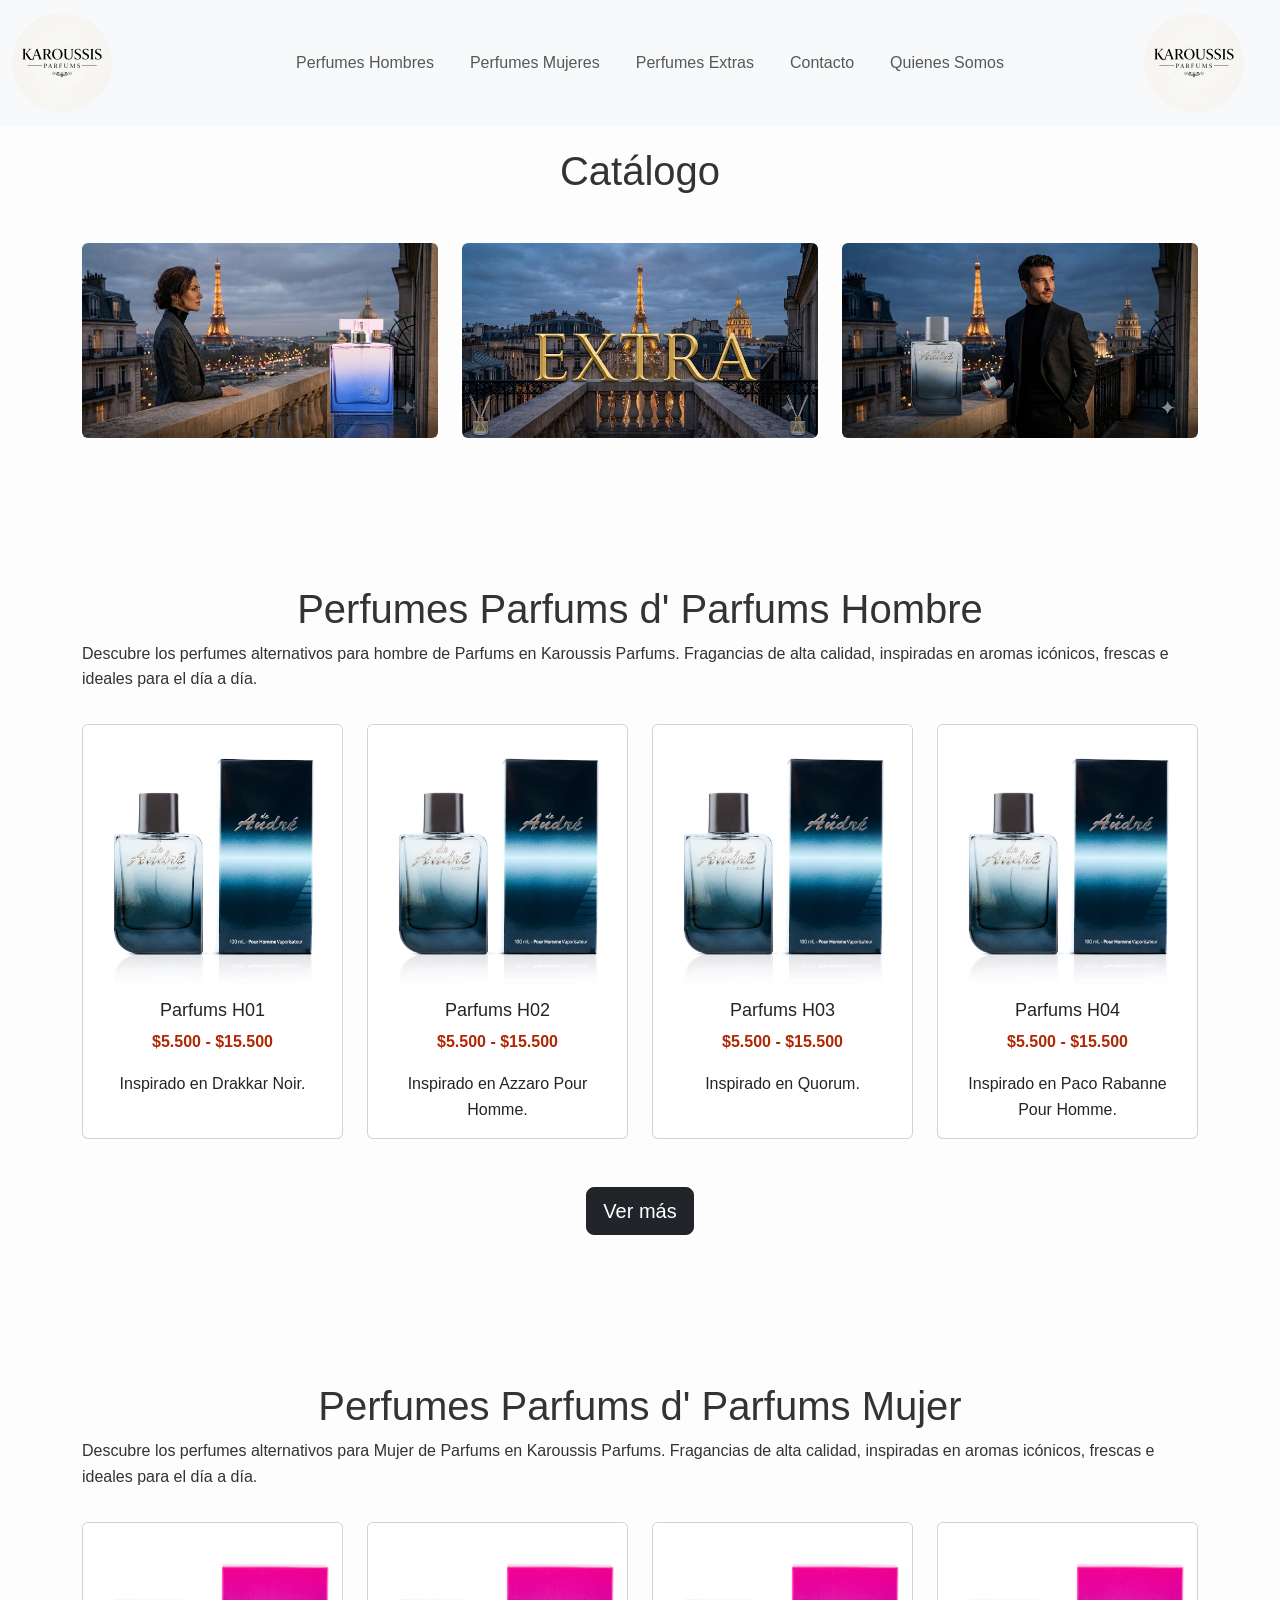
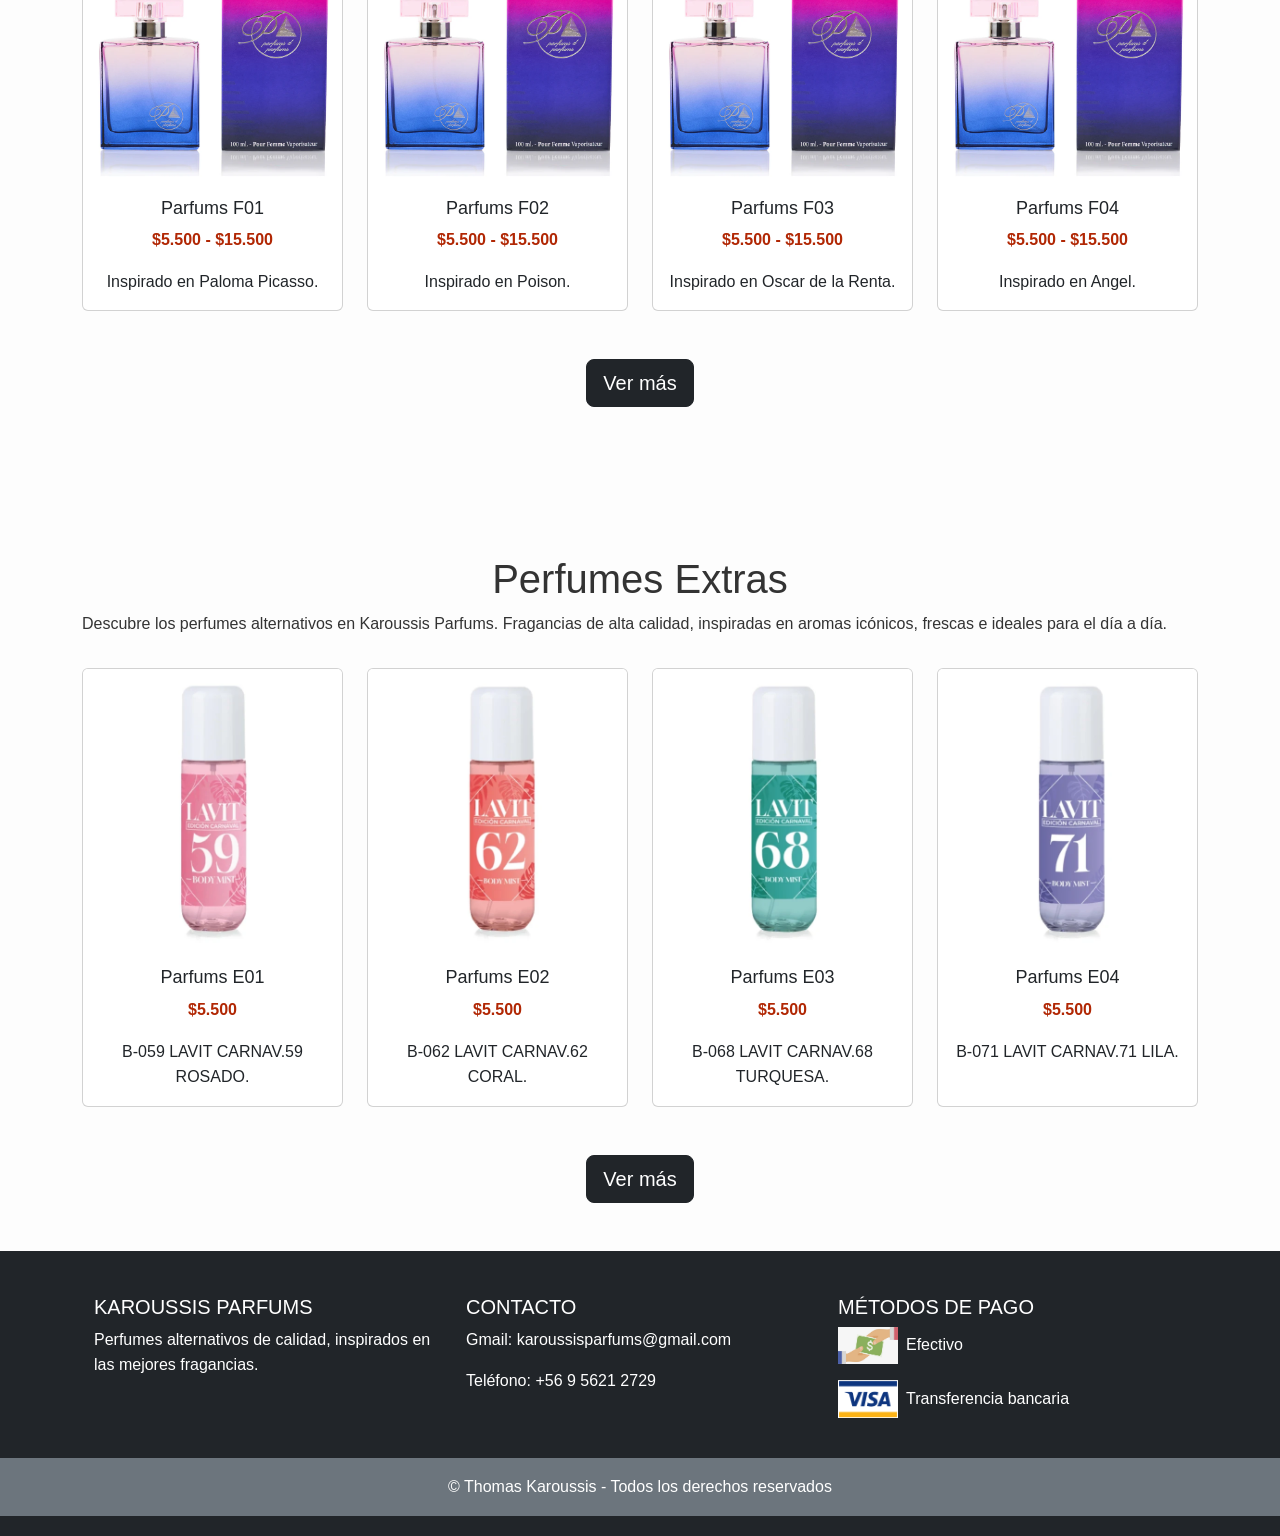
==== commit a37bd596: "Add files via upload" ====
--- a/index.html
+++ b/index.html
@@ -417,7 +417,7 @@
 
     <!-- Producto 1 -->
     <div class="col-md-3 mb-4">
-      <div class="card text-center h-100 zoom-card" data-bs-toggle="modal" data-bs-target="#perfume1Modal">
+      <div class="card text-center h-100 zoom-card" data-bs-toggle="modal" data-bs-target="#perfume11Modal">
         <img src="img/pmujer/f1/f1100ml.webp" class="card-img-top" alt="Parfum F01">
         <div class="card-body">
           <h5 class="card-title">Parfums F01</h5>
@@ -429,7 +429,7 @@
 
     <!-- Producto 2 -->
     <div class="col-md-3 mb-4">
-      <div class="card text-center h-100 zoom-card" data-bs-toggle="modal" data-bs-target="#perfume2Modal">
+      <div class="card text-center h-100 zoom-card" data-bs-toggle="modal" data-bs-target="#perfume12Modal">
         <img src="img/pmujer/f2/f2100ml.webp" class="card-img-top" alt="Parfum F02">
         <div class="card-body">
           <h5 class="card-title">Parfums F02</h5>
@@ -441,7 +441,7 @@
 
     <!-- Producto 3 -->
     <div class="col-md-3 mb-4">
-      <div class="card text-center h-100 zoom-card" data-bs-toggle="modal" data-bs-target="#perfume3Modal">
+      <div class="card text-center h-100 zoom-card" data-bs-toggle="modal" data-bs-target="#perfume13Modal">
         <img src="img/pmujer/f3/f3100ml.webp" class="card-img-top" alt="Parfum F03">
         <div class="card-body">
           <h5 class="card-title">Parfums F03</h5>
@@ -453,7 +453,7 @@
 
     <!-- Producto 4 -->
     <div class="col-md-3 mb-4">
-      <div class="card text-center h-100 zoom-card" data-bs-toggle="modal" data-bs-target="#perfume4Modal">
+      <div class="card text-center h-100 zoom-card" data-bs-toggle="modal" data-bs-target="#perfume14Modal">
         <img src="img/pmujer/f4/f4100ml.webp" class="card-img-top" alt="Parfum F04">
         <div class="card-body">
           <h5 class="card-title">Parfums F04</h5>
@@ -466,21 +466,21 @@
 </div>
 
 <!-- Modal Producto 1 -->
-<div class="modal fade" id="perfume1Modal" tabindex="-1" aria-labelledby="perfume1Label" aria-hidden="true">
-  <div class="modal-dialog modal-lg">
-    <div class="modal-content">
-      <!-- Título -->
-      <div class="modal-header">
-        <h5 class="modal-title" id="perfume1Label">Parfums F01</h5>
-        <button type="button" class="btn-close" data-bs-dismiss="modal" aria-label="Cerrar"></button>
-      </div>
-
-      <!-- Cuerpo -->
-      <div class="modal-body">
-        <div class="row">
-          <!-- Carrusel a la izquierda -->
-          <div class="col-md-6">
-            <div id="carouselPerfume1" class="carousel slide" data-bs-ride="carousel">
+<div class="modal fade" id="perfume11Modal" tabindex="-1" aria-labelledby="perfume11Label" aria-hidden="true">
+  <div class="modal-dialog modal-lg">
+    <div class="modal-content">
+      <!-- Título -->
+      <div class="modal-header">
+        <h5 class="modal-title" id="perfume11Label">Parfums F01</h5>
+        <button type="button" class="btn-close" data-bs-dismiss="modal" aria-label="Cerrar"></button>
+      </div>
+
+      <!-- Cuerpo -->
+      <div class="modal-body">
+        <div class="row">
+          <!-- Carrusel a la izquierda -->
+          <div class="col-md-6">
+            <div id="carouselPerfume11" class="carousel slide" data-bs-ride="carousel">
               <div class="carousel-inner">
                 <div class="carousel-item active">
                   <img src="img/pmujer/f1/f1100ml.webp" class="d-block w-100" alt="Imagen 1">
@@ -493,19 +493,19 @@
                 </div>
               </div>
               <!-- Controles -->
-              <button class="carousel-control-prev" type="button" data-bs-target="#carouselPerfume1" data-bs-slide="prev">
+              <button class="carousel-control-prev" type="button" data-bs-target="#carouselPerfume11" data-bs-slide="prev">
                 <span class="carousel-control-prev-icon"></span>
               </button>
-              <button class="carousel-control-next" type="button" data-bs-target="#carouselPerfume1" data-bs-slide="next">
+              <button class="carousel-control-next" type="button" data-bs-target="#carouselPerfume11" data-bs-slide="next">
                 <span class="carousel-control-next-icon"></span>
               </button>
             </div>
 
             <!-- Miniaturas debajo -->
             <div class="d-flex justify-content-center mt-3">
-              <img src="img/pmujer/f1/f1100ml.webp" class="img-thumbnail mx-1" style="width:60px; cursor:pointer;" data-bs-target="#carouselPerfume1" data-bs-slide-to="0">
-              <img src="img/pmujer/f1/f150ml.webp" class="img-thumbnail mx-1" style="width:60px; cursor:pointer;" data-bs-target="#carouselPerfume1" data-bs-slide-to="1">
-              <img src="img/pmujer/f1/f120ml.webp" class="img-thumbnail mx-1" style="width:60px; cursor:pointer;" data-bs-target="#carouselPerfume1" data-bs-slide-to="2">
+              <img src="img/pmujer/f1/f1100ml.webp" class="img-thumbnail mx-1" style="width:60px; cursor:pointer;" data-bs-target="#carouselPerfume11" data-bs-slide-to="0">
+              <img src="img/pmujer/f1/f150ml.webp" class="img-thumbnail mx-1" style="width:60px; cursor:pointer;" data-bs-target="#carouselPerfume11" data-bs-slide-to="1">
+              <img src="img/pmujer/f1/f120ml.webp" class="img-thumbnail mx-1" style="width:60px; cursor:pointer;" data-bs-target="#carouselPerfume11" data-bs-slide-to="2">
             </div>
           </div>
 
@@ -525,21 +525,21 @@
 </div>
 
 <!-- Modal Producto 2 -->
-<div class="modal fade" id="perfume2Modal" tabindex="-1" aria-labelledby="perfume2Label" aria-hidden="true">
-  <div class="modal-dialog modal-lg">
-    <div class="modal-content">
-      <!-- Título -->
-      <div class="modal-header">
-        <h5 class="modal-title" id="perfume2Modal">Parfums F02</h5>
-        <button type="button" class="btn-close" data-bs-dismiss="modal" aria-label="Cerrar"></button>
-      </div>
-
-      <!-- Cuerpo -->
-      <div class="modal-body">
-        <div class="row">
-          <!-- Carrusel a la izquierda -->
-          <div class="col-md-6">
-            <div id="carouselPerfume2" class="carousel slide" data-bs-ride="carousel">
+<div class="modal fade" id="perfume12Modal" tabindex="-1" aria-labelledby="perfume12Label" aria-hidden="true">
+  <div class="modal-dialog modal-lg">
+    <div class="modal-content">
+      <!-- Título -->
+      <div class="modal-header">
+        <h5 class="modal-title" id="perfume12Modal">Parfums F02</h5>
+        <button type="button" class="btn-close" data-bs-dismiss="modal" aria-label="Cerrar"></button>
+      </div>
+
+      <!-- Cuerpo -->
+      <div class="modal-body">
+        <div class="row">
+          <!-- Carrusel a la izquierda -->
+          <div class="col-md-6">
+            <div id="carouselPerfume12" class="carousel slide" data-bs-ride="carousel">
               <div class="carousel-inner">
                 <div class="carousel-item active">
                   <img src="img/pmujer/f2/f2100ml.webp" class="d-block w-100" alt="Imagen 1">
@@ -552,19 +552,19 @@
                 </div>
               </div>
               <!-- Controles -->
-              <button class="carousel-control-prev" type="button" data-bs-target="#carouselPerfume2" data-bs-slide="prev">
+              <button class="carousel-control-prev" type="button" data-bs-target="#carouselPerfume12" data-bs-slide="prev">
                 <span class="carousel-control-prev-icon"></span>
               </button>
-              <button class="carousel-control-next" type="button" data-bs-target="#carouselPerfume2" data-bs-slide="next">
+              <button class="carousel-control-next" type="button" data-bs-target="#carouselPerfume12" data-bs-slide="next">
                 <span class="carousel-control-next-icon"></span>
               </button>
             </div>
 
             <!-- Miniaturas debajo -->
             <div class="d-flex justify-content-center mt-3">
-              <img src="img/pmujer/f2/f2100ml.webp" class="img-thumbnail mx-1" style="width:60px; cursor:pointer;" data-bs-target="#carouselPerfume2" data-bs-slide-to="0">
-              <img src="img/pmujer/f2/f250ml.webp" class="img-thumbnail mx-1" style="width:60px; cursor:pointer;" data-bs-target="#carouselPerfume2" data-bs-slide-to="1">
-              <img src="img/pmujer/f2/f220ml.webp" class="img-thumbnail mx-1" style="width:60px; cursor:pointer;" data-bs-target="#carouselPerfume2" data-bs-slide-to="2">
+              <img src="img/pmujer/f2/f2100ml.webp" class="img-thumbnail mx-1" style="width:60px; cursor:pointer;" data-bs-target="#carouselPerfume12" data-bs-slide-to="0">
+              <img src="img/pmujer/f2/f250ml.webp" class="img-thumbnail mx-1" style="width:60px; cursor:pointer;" data-bs-target="#carouselPerfume12" data-bs-slide-to="1">
+              <img src="img/pmujer/f2/f220ml.webp" class="img-thumbnail mx-1" style="width:60px; cursor:pointer;" data-bs-target="#carouselPerfume12" data-bs-slide-to="2">
             </div>
           </div>
 
@@ -584,7 +584,7 @@
 </div>
 
 <!-- Modal Producto 3 -->
-<div class="modal fade" id="perfume3Modal" tabindex="-1" aria-labelledby="perfume3Modal" aria-hidden="true">
+<div class="modal fade" id="perfume13Modal" tabindex="-1" aria-labelledby="perfume13Modal" aria-hidden="true">
   <div class="modal-dialog modal-lg">
     <div class="modal-content">
       <!-- Título -->
@@ -598,7 +598,7 @@
         <div class="row">
           <!-- Carrusel a la izquierda -->
           <div class="col-md-6">
-            <div id="carouselPerfume3" class="carousel slide" data-bs-ride="carousel">
+            <div id="carouselPerfume13" class="carousel slide" data-bs-ride="carousel">
               <div class="carousel-inner">
                 <div class="carousel-item active">
                   <img src="img/pmujer/f3/f3100ml.webp" class="d-block w-100" alt="Imagen 1">
@@ -611,19 +611,19 @@
                 </div>
               </div>
               <!-- Controles -->
-              <button class="carousel-control-prev" type="button" data-bs-target="#carouselPerfume3" data-bs-slide="prev">
+              <button class="carousel-control-prev" type="button" data-bs-target="#carouselPerfume13" data-bs-slide="prev">
                 <span class="carousel-control-prev-icon"></span>
               </button>
-              <button class="carousel-control-next" type="button" data-bs-target="#carouselPerfume3" data-bs-slide="next">
+              <button class="carousel-control-next" type="button" data-bs-target="#carouselPerfume13" data-bs-slide="next">
                 <span class="carousel-control-next-icon"></span>
               </button>
             </div>
 
             <!-- Miniaturas debajo -->
             <div class="d-flex justify-content-center mt-3">
-              <img src="img/pmujer/f3/f3100ml.webp" class="img-thumbnail mx-1" style="width:60px; cursor:pointer;" data-bs-target="#carouselPerfume3" data-bs-slide-to="0">
-              <img src="img/pmujer/f3/f350ml.webp" class="img-thumbnail mx-1" style="width:60px; cursor:pointer;" data-bs-target="#carouselPerfume3" data-bs-slide-to="1">
-              <img src="img/pmujer/f3/f320ml.webp" class="img-thumbnail mx-1" style="width:60px; cursor:pointer;" data-bs-target="#carouselPerfume3" data-bs-slide-to="2">
+              <img src="img/pmujer/f3/f3100ml.webp" class="img-thumbnail mx-1" style="width:60px; cursor:pointer;" data-bs-target="#carouselPerfume13" data-bs-slide-to="0">
+              <img src="img/pmujer/f3/f350ml.webp" class="img-thumbnail mx-1" style="width:60px; cursor:pointer;" data-bs-target="#carouselPerfume13" data-bs-slide-to="1">
+              <img src="img/pmujer/f3/f320ml.webp" class="img-thumbnail mx-1" style="width:60px; cursor:pointer;" data-bs-target="#carouselPerfume13" data-bs-slide-to="2">
             </div>
           </div>
 
@@ -643,21 +643,21 @@
 </div>
 
 <!-- Modal Producto 4 -->
-<div class="modal fade" id="perfume4Modal" tabindex="-1" aria-labelledby="perfume4Modal" aria-hidden="true">
-  <div class="modal-dialog modal-lg">
-    <div class="modal-content">
-      <!-- Título -->
-      <div class="modal-header">
-        <h5 class="modal-title" id="perfume4Modal">Parfums F04</h5>
-        <button type="button" class="btn-close" data-bs-dismiss="modal" aria-label="Cerrar"></button>
-      </div>
-
-      <!-- Cuerpo -->
-      <div class="modal-body">
-        <div class="row">
-          <!-- Carrusel a la izquierda -->
-          <div class="col-md-6">
-            <div id="carouselPerfume4" class="carousel slide" data-bs-ride="carousel">
+<div class="modal fade" id="perfume14Modal" tabindex="-1" aria-labelledby="perfume14Modal" aria-hidden="true">
+  <div class="modal-dialog modal-lg">
+    <div class="modal-content">
+      <!-- Título -->
+      <div class="modal-header">
+        <h5 class="modal-title" id="perfume14Modal">Parfums F04</h5>
+        <button type="button" class="btn-close" data-bs-dismiss="modal" aria-label="Cerrar"></button>
+      </div>
+
+      <!-- Cuerpo -->
+      <div class="modal-body">
+        <div class="row">
+          <!-- Carrusel a la izquierda -->
+          <div class="col-md-6">
+            <div id="carouselPerfume14" class="carousel slide" data-bs-ride="carousel">
               <div class="carousel-inner">
                 <div class="carousel-item active">
                   <img src="img/pmujer/f4/f4100ml.webp" class="d-block w-100" alt="Imagen 1">
@@ -670,19 +670,19 @@
                 </div>
               </div>
               <!-- Controles -->
-              <button class="carousel-control-prev" type="button" data-bs-target="#carouselPerfume4" data-bs-slide="prev">
+              <button class="carousel-control-prev" type="button" data-bs-target="#carouselPerfume14" data-bs-slide="prev">
                 <span class="carousel-control-prev-icon"></span>
               </button>
-              <button class="carousel-control-next" type="button" data-bs-target="#carouselPerfume4" data-bs-slide="next">
+              <button class="carousel-control-next" type="button" data-bs-target="#carouselPerfume14" data-bs-slide="next">
                 <span class="carousel-control-next-icon"></span>
               </button>
             </div>
 
             <!-- Miniaturas debajo -->
             <div class="d-flex justify-content-center mt-3">
-              <img src="img/pmujer/f4/f4100ml.webp" class="img-thumbnail mx-1" style="width:60px; cursor:pointer;" data-bs-target="#carouselPerfume4" data-bs-slide-to="0">
-              <img src="img/pmujer/f4/f450ml.webp" class="img-thumbnail mx-1" style="width:60px; cursor:pointer;" data-bs-target="#carouselPerfume4" data-bs-slide-to="1">
-              <img src="img/pmujer/f4/f420ml.webp" class="img-thumbnail mx-1" style="width:60px; cursor:pointer;" data-bs-target="#carouselPerfume4" data-bs-slide-to="2">
+              <img src="img/pmujer/f4/f4100ml.webp" class="img-thumbnail mx-1" style="width:60px; cursor:pointer;" data-bs-target="#carouselPerfume14" data-bs-slide-to="0">
+              <img src="img/pmujer/f4/f450ml.webp" class="img-thumbnail mx-1" style="width:60px; cursor:pointer;" data-bs-target="#carouselPerfume14" data-bs-slide-to="1">
+              <img src="img/pmujer/f4/f420ml.webp" class="img-thumbnail mx-1" style="width:60px; cursor:pointer;" data-bs-target="#carouselPerfume14" data-bs-slide-to="2">
             </div>
           </div>
 
@@ -719,10 +719,10 @@
 
     <!-- Producto 1 -->
     <div class="col-md-3 mb-4">
-      <div class="card text-center h-100 zoom-card" data-bs-toggle="modal" data-bs-target="#perfume1Modal">
-        <img src="img/extra/b59/b59100ml.webp" class="card-img-top" alt="B-059">
-        <div class="card-body">
-          <h5 class="card-title">B-059</h5>
+      <div class="card text-center h-100 zoom-card" data-bs-toggle="modal" data-bs-target="#perfume21Modal">
+        <img src="img/extra/b59/b59100ml.webp" class="card-img-top" alt="Parfums E01">
+        <div class="card-body">
+          <h5 class="card-title">Parfums E01</h5>
           <p class="text-danger fw-bold">$5.500</p>
           <p class="card-text">B-059 LAVIT CARNAV.59 ROSADO.</p>
         </div>
@@ -731,10 +731,10 @@
 
     <!-- Producto 2 -->
     <div class="col-md-3 mb-4">
-      <div class="card text-center h-100 zoom-card" data-bs-toggle="modal" data-bs-target="#perfume2Modal">
-        <img src="img/extra/b62/b62100ml.webp" class="card-img-top" alt="PB-062">
-        <div class="card-body">
-          <h5 class="card-title">B-062</h5>
+      <div class="card text-center h-100 zoom-card" data-bs-toggle="modal" data-bs-target="#perfume22Modal">
+        <img src="img/extra/b62/b62100ml.webp" class="card-img-top" alt="Parfums E02">
+        <div class="card-body">
+          <h5 class="card-title">Parfums E02</h5>
           <p class="text-danger fw-bold">$5.500</p>
           <p class="card-text">B-062 LAVIT CARNAV.62 CORAL.</p>
         </div>
@@ -743,10 +743,10 @@
 
     <!-- Producto 3 -->
     <div class="col-md-3 mb-4">
-      <div class="card text-center h-100 zoom-card" data-bs-toggle="modal" data-bs-target="#perfume3Modal">
-        <img src="img/extra/b68/b68100ml.webp" class="card-img-top" alt="B-068">
-        <div class="card-body">
-          <h5 class="card-title">B-068</h5>
+      <div class="card text-center h-100 zoom-card" data-bs-toggle="modal" data-bs-target="#perfume23Modal">
+        <img src="img/extra/b68/b68100ml.webp" class="card-img-top" alt="Parfums E03">
+        <div class="card-body">
+          <h5 class="card-title">Parfums E03</h5>
           <p class="text-danger fw-bold">$5.500</p>
           <p class="card-text">B-068 LAVIT CARNAV.68 TURQUESA.</p>
         </div>
@@ -755,10 +755,10 @@
 
     <!-- Producto 4 -->
     <div class="col-md-3 mb-4">
-      <div class="card text-center h-100 zoom-card" data-bs-toggle="modal" data-bs-target="#perfume4Modal">
-        <img src="img/extra/b71/b71100ml.webp" class="card-img-top" alt="B-071">
-        <div class="card-body">
-          <h5 class="card-title">PB-071</h5>
+      <div class="card text-center h-100 zoom-card" data-bs-toggle="modal" data-bs-target="#perfume24Modal">
+        <img src="img/extra/b71/b71100ml.webp" class="card-img-top" alt="Parfums E04">
+        <div class="card-body">
+          <h5 class="card-title">Parfums E04</h5>
           <p class="text-danger fw-bold">$5.500</p>
           <p class="card-text">B-071 LAVIT CARNAV.71 LILA.</p>
         </div>
@@ -768,21 +768,21 @@
 </div>
 
 <!-- Modal Producto 1 -->
-<div class="modal fade" id="perfume1Modal" tabindex="-1" aria-labelledby="perfume1Label" aria-hidden="true">
-  <div class="modal-dialog modal-lg">
-    <div class="modal-content">
-      <!-- Título -->
-      <div class="modal-header">
-        <h5 class="modal-title" id="perfume1Label">B-059</h5>
-        <button type="button" class="btn-close" data-bs-dismiss="modal" aria-label="Cerrar"></button>
-      </div>
-
-      <!-- Cuerpo -->
-      <div class="modal-body">
-        <div class="row">
-          <!-- Carrusel a la izquierda -->
-          <div class="col-md-6">
-            <div id="carouselPerfume1" class="carousel slide" data-bs-ride="carousel">
+<div class="modal fade" id="perfume21Modal" tabindex="-1" aria-labelledby="perfume21Label" aria-hidden="true">
+  <div class="modal-dialog modal-lg">
+    <div class="modal-content">
+      <!-- Título -->
+      <div class="modal-header">
+        <h5 class="modal-title" id="perfume21Label">Parfums E01</h5>
+        <button type="button" class="btn-close" data-bs-dismiss="modal" aria-label="Cerrar"></button>
+      </div>
+
+      <!-- Cuerpo -->
+      <div class="modal-body">
+        <div class="row">
+          <!-- Carrusel a la izquierda -->
+          <div class="col-md-6">
+            <div id="carouselPerfume21" class="carousel slide" data-bs-ride="carousel">
               <div class="carousel-inner">
                 <div class="carousel-item active">
                   <img src="img/extra/b59/b59100ml.webp" class="d-block w-100" alt="Imagen 1">
@@ -792,7 +792,7 @@
 
             <!-- Miniaturas debajo -->
             <div class="d-flex justify-content-center mt-3">
-              <img src="img/extra/b59/b59100ml.webp" class="img-thumbnail mx-1" style="width:60px; cursor:pointer;" data-bs-target="#carouselPerfume1" data-bs-slide-to="0">
+              <img src="img/extra/b59/b59100ml.webp" class="img-thumbnail mx-1" style="width:60px; cursor:pointer;" data-bs-target="#carouselPerfume21" data-bs-slide-to="0">
             </div>
           </div>
 
@@ -810,21 +810,21 @@
 </div>
 
 <!-- Modal Producto 2 -->
-<div class="modal fade" id="perfume2Modal" tabindex="-1" aria-labelledby="perfume2Label" aria-hidden="true">
-  <div class="modal-dialog modal-lg">
-    <div class="modal-content">
-      <!-- Título -->
-      <div class="modal-header">
-        <h5 class="modal-title" id="perfume2Modal">B-062</h5>
-        <button type="button" class="btn-close" data-bs-dismiss="modal" aria-label="Cerrar"></button>
-      </div>
-
-      <!-- Cuerpo -->
-      <div class="modal-body">
-        <div class="row">
-          <!-- Carrusel a la izquierda -->
-          <div class="col-md-6">
-            <div id="carouselPerfume2" class="carousel slide" data-bs-ride="carousel">
+<div class="modal fade" id="perfume22Modal" tabindex="-1" aria-labelledby="perfume22Label" aria-hidden="true">
+  <div class="modal-dialog modal-lg">
+    <div class="modal-content">
+      <!-- Título -->
+      <div class="modal-header">
+        <h5 class="modal-title" id="perfume22Modal">Parfums E02</h5>
+        <button type="button" class="btn-close" data-bs-dismiss="modal" aria-label="Cerrar"></button>
+      </div>
+
+      <!-- Cuerpo -->
+      <div class="modal-body">
+        <div class="row">
+          <!-- Carrusel a la izquierda -->
+          <div class="col-md-6">
+            <div id="carouselPerfume22" class="carousel slide" data-bs-ride="carousel">
               <div class="carousel-inner">
                 <div class="carousel-item active">
                   <img src="img/extra/b62/b62100ml.webp" class="d-block w-100" alt="Imagen 1">
@@ -834,7 +834,7 @@
 
             <!-- Miniaturas debajo -->
             <div class="d-flex justify-content-center mt-3">
-              <img src="img/extra/b62/b62100ml.webp" class="img-thumbnail mx-1" style="width:60px; cursor:pointer;" data-bs-target="#carouselPerfume2" data-bs-slide-to="0">
+              <img src="img/extra/b62/b62100ml.webp" class="img-thumbnail mx-1" style="width:60px; cursor:pointer;" data-bs-target="#carouselPerfume22" data-bs-slide-to="0">
             </div>
           </div>
 
@@ -852,21 +852,21 @@
 </div>
 
 <!-- Modal Producto 3 -->
-<div class="modal fade" id="perfume3Modal" tabindex="-1" aria-labelledby="perfume3Modal" aria-hidden="true">
-  <div class="modal-dialog modal-lg">
-    <div class="modal-content">
-      <!-- Título -->
-      <div class="modal-header">
-        <h5 class="modal-title" id="perfume3Modal">B-068</h5>
-        <button type="button" class="btn-close" data-bs-dismiss="modal" aria-label="Cerrar"></button>
-      </div>
-
-      <!-- Cuerpo -->
-      <div class="modal-body">
-        <div class="row">
-          <!-- Carrusel a la izquierda -->
-          <div class="col-md-6">
-            <div id="carouselPerfume3" class="carousel slide" data-bs-ride="carousel">
+<div class="modal fade" id="perfume23Modal" tabindex="-1" aria-labelledby="perfume23Modal" aria-hidden="true">
+  <div class="modal-dialog modal-lg">
+    <div class="modal-content">
+      <!-- Título -->
+      <div class="modal-header">
+        <h5 class="modal-title" id="perfume23Modal">Parfums E03</h5>
+        <button type="button" class="btn-close" data-bs-dismiss="modal" aria-label="Cerrar"></button>
+      </div>
+
+      <!-- Cuerpo -->
+      <div class="modal-body">
+        <div class="row">
+          <!-- Carrusel a la izquierda -->
+          <div class="col-md-6">
+            <div id="carouselPerfume23" class="carousel slide" data-bs-ride="carousel">
               <div class="carousel-inner">
                 <div class="carousel-item active">
                   <img src="img/extra/b68/b68100ml.webp" class="d-block w-100" alt="Imagen 1">
@@ -876,7 +876,7 @@
 
             <!-- Miniaturas debajo -->
             <div class="d-flex justify-content-center mt-3">
-              <img src="img/extra/b68/b68100ml.webp" class="img-thumbnail mx-1" style="width:60px; cursor:pointer;" data-bs-target="#carouselPerfume3" data-bs-slide-to="0">
+              <img src="img/extra/b68/b68100ml.webp" class="img-thumbnail mx-1" style="width:60px; cursor:pointer;" data-bs-target="#carouselPerfume23" data-bs-slide-to="0">
             </div>
           </div>
 
@@ -894,21 +894,21 @@
 </div>
 
 <!-- Modal Producto 4 -->
-<div class="modal fade" id="perfume4Modal" tabindex="-1" aria-labelledby="perfume4Modal" aria-hidden="true">
-  <div class="modal-dialog modal-lg">
-    <div class="modal-content">
-      <!-- Título -->
-      <div class="modal-header">
-        <h5 class="modal-title" id="perfume4Modal">B-071</h5>
-        <button type="button" class="btn-close" data-bs-dismiss="modal" aria-label="Cerrar"></button>
-      </div>
-
-      <!-- Cuerpo -->
-      <div class="modal-body">
-        <div class="row">
-          <!-- Carrusel a la izquierda -->
-          <div class="col-md-6">
-            <div id="carouselPerfume4" class="carousel slide" data-bs-ride="carousel">
+<div class="modal fade" id="perfume24Modal" tabindex="-1" aria-labelledby="perfume24Modal" aria-hidden="true">
+  <div class="modal-dialog modal-lg">
+    <div class="modal-content">
+      <!-- Título -->
+      <div class="modal-header">
+        <h5 class="modal-title" id="perfume24Modal">Parfums E04</h5>
+        <button type="button" class="btn-close" data-bs-dismiss="modal" aria-label="Cerrar"></button>
+      </div>
+
+      <!-- Cuerpo -->
+      <div class="modal-body">
+        <div class="row">
+          <!-- Carrusel a la izquierda -->
+          <div class="col-md-6">
+            <div id="carouselPerfume24" class="carousel slide" data-bs-ride="carousel">
               <div class="carousel-inner">
                 <div class="carousel-item active">
                   <img src="img/extra/b71/b71100ml.webp" class="d-block w-100" alt="Imagen 1">
@@ -918,7 +918,7 @@
 
             <!-- Miniaturas debajo -->
             <div class="d-flex justify-content-center mt-3">
-              <img src="img/extra/b71/b71100ml.webp" class="img-thumbnail mx-1" style="width:60px; cursor:pointer;" data-bs-target="#carouselPerfume4" data-bs-slide-to="0">
+              <img src="img/extra/b71/b71100ml.webp" class="img-thumbnail mx-1" style="width:60px; cursor:pointer;" data-bs-target="#carouselPerfume24" data-bs-slide-to="0">
             </div>
           </div>
 
